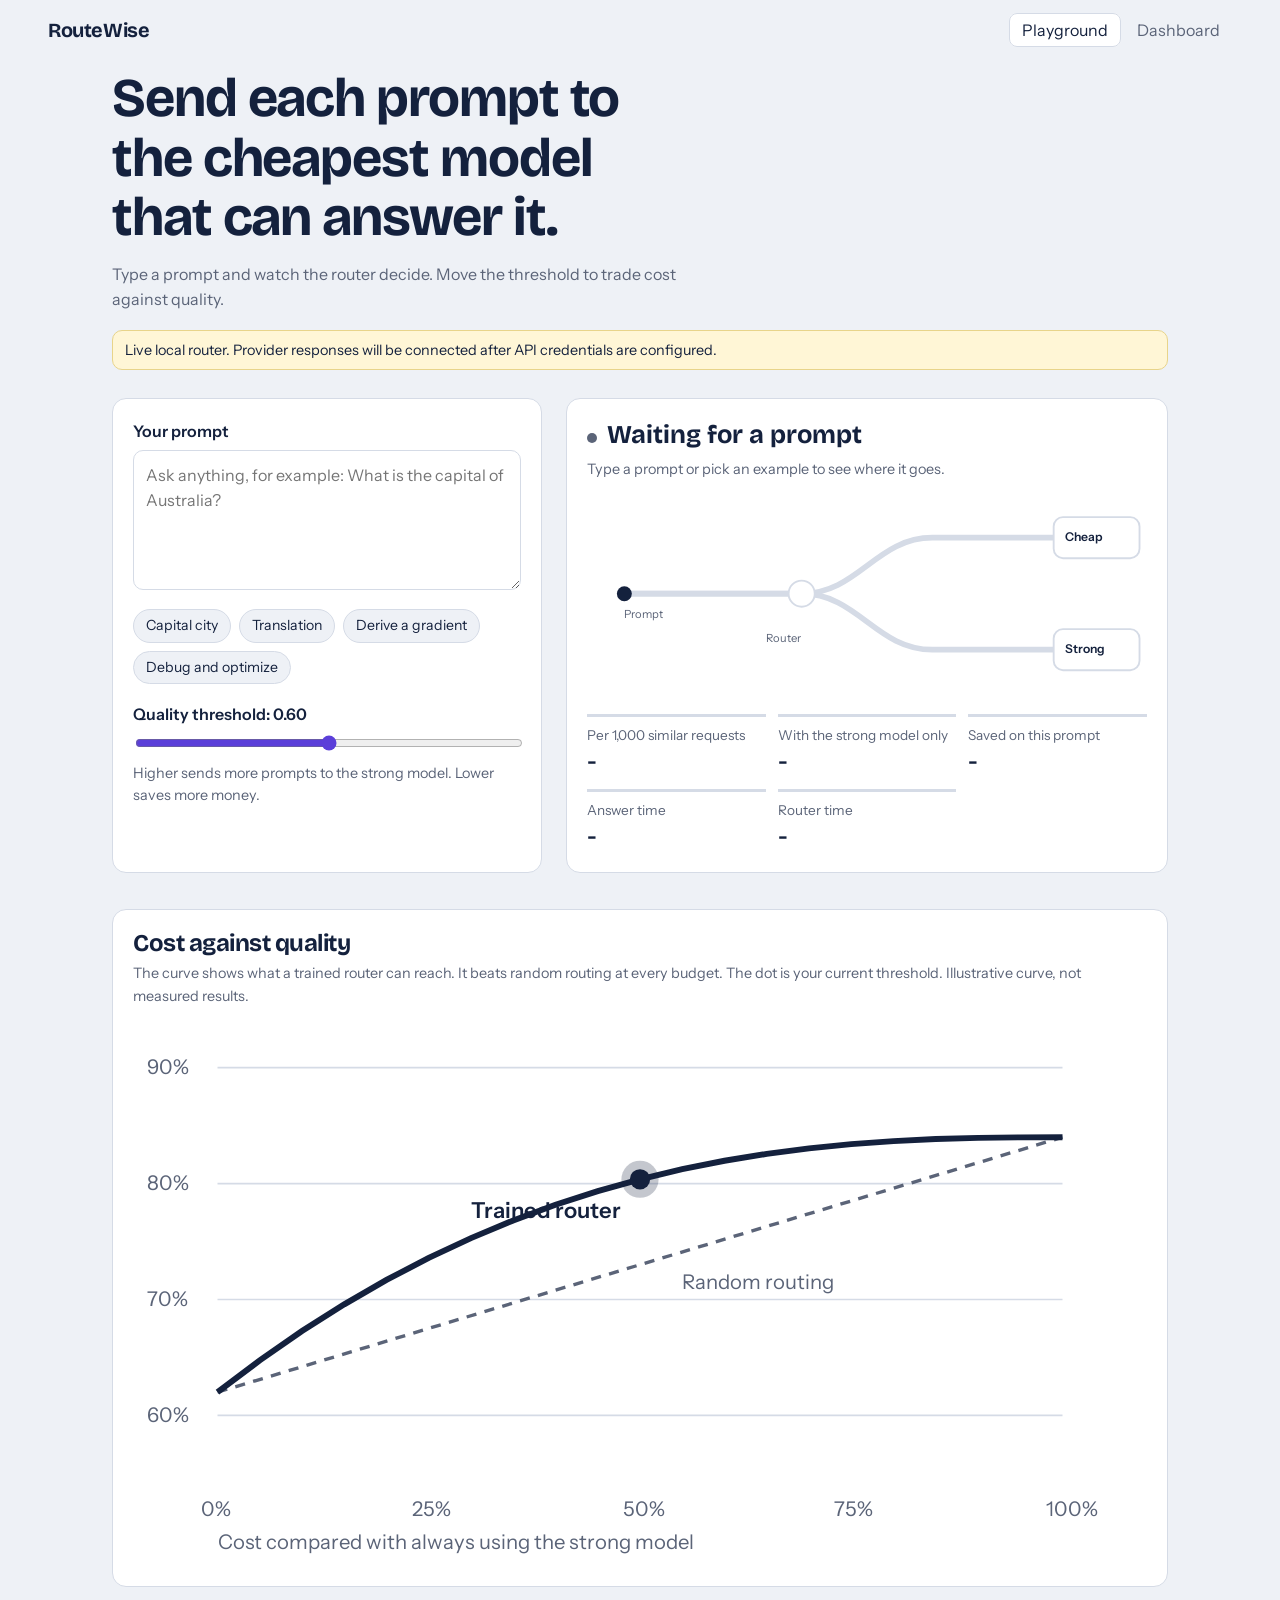
==== frontend/index.html @ f36d4586 "feat: bootstrap RouteWise router proxy Add the supplied playground and dashboard, FastAPI routing AP" ====
<!doctype html><html lang="en"><head><meta charset="utf-8"><meta name="viewport" content="width=device-width,initial-scale=1">
<title>RouteWise playground</title>
<link rel="stylesheet" href="https://fonts.googleapis.com/css2?family=Bricolage+Grotesque:wght@600;700&family=Instrument+Sans:wght@400;600&display=swap">
<link rel="stylesheet" href="assets/style.css"></head><body>
<header class="top"><a class="brand" href="index.html">RouteWise</a><nav><a href="index.html" aria-current="page">Playground</a><a href="dashboard.html">Dashboard</a></nav></header>
<main class="wrap">
<h1>Send each prompt to the cheapest model that can answer it.</h1>
<p class="lead">Type a prompt and watch the router decide. Move the threshold to trade cost against quality.</p>
<div class="demo">Live local router. Provider responses will be connected after API credentials are configured.</div>
<div class="grid">
<section class="panel"><label for="prompt">Your prompt</label>
<textarea id="prompt" placeholder="Ask anything, for example: What is the capital of Australia?"></textarea>
<div class="chips" aria-label="Examples">
<button data-p="What is the capital of Australia?">Capital city</button>
<button data-p="Translate good morning to Tamil">Translation</button>
<button data-p="Derive the gradient of softmax cross-entropy step by step and prove it matches the Jacobian form">Derive a gradient</button>
<button data-p="Debug this code: def f(x): x.sort() and design an algorithm to optimize it for 1 million items">Debug and optimize</button></div>
<label for="t">Quality threshold: <span id="tv">0.60</span></label>
<input id="t" type="range" min="0.3" max="0.9" step="0.01" value="0.6">
<p class="hint">Higher sends more prompts to the strong model. Lower saves more money.</p></section>
<section class="panel" aria-live="polite">
<p class="verdict"><span class="tag" id="tag"></span><b id="route">Waiting for a prompt</b></p>
<p class="hint" id="why" style="margin-bottom:10px"></p>
<svg viewBox="0 0 600 220" role="img" aria-label="Routing diagram: a prompt enters a junction and goes to the cheap or strong model">
<path id="rc" class="rail" d="M40 110 H230 C290 110 310 50 370 50 H500"/><path id="rs" class="rail" d="M40 110 H230 C290 110 310 170 370 170 H500"/>
<circle class="node" cx="230" cy="110" r="14"/><text class="svgsub" x="40" y="136">Prompt</text><text class="svgsub" x="198" y="140" dx="-6" dy="22">Router</text>
<rect class="node" x="500" y="28" width="92" height="44" rx="10"/><text class="svgtxt" x="512" y="54">Cheap</text>
<rect class="node" x="500" y="148" width="92" height="44" rx="10"/><text class="svgtxt" x="512" y="174">Strong</text>
<circle id="dot" cx="40" cy="110" r="8" fill="#14213d"/></svg>
<div class="stats">
<div class="stat"><span>Per 1,000 similar requests</span><b id="c1">-</b></div>
<div class="stat"><span>With the strong model only</span><b id="c0">-</b></div>
<div class="stat"><span>Saved on this prompt</span><b id="sv">-</b></div>
<div class="stat"><span>Answer time</span><b id="lat">-</b></div>
<div class="stat"><span>Router time</span><b id="rl">-</b></div></div></section></div>
<section class="section panel"><h2>Cost against quality</h2>
<p class="hint" style="margin-bottom:10px">The curve shows what a trained router can reach. It beats random routing at every budget. The dot is your current threshold. Illustrative curve, not measured results.</p>
<svg id="pareto" viewBox="0 0 600 325" role="img" aria-label="Cost versus quality chart comparing the trained router with random routing"></svg></section>
</main><script src="assets/app.js"></script></body></html>
---- frontend/assets/style.css ----
:root{--bg:#eef1f6;--card:#fff;--ink:#14213d;--mute:#5b6478;--line:#d5dbe6;--cheap:#0f8f7e;--strong:#5b3fd9;--r:14px}
*{box-sizing:border-box}
body{margin:0;background:var(--bg);color:var(--ink);font:16px/1.55 "Instrument Sans",system-ui,sans-serif}
h1,h2,.brand{font-family:"Bricolage Grotesque",system-ui,sans-serif;letter-spacing:-.02em;line-height:1.1;margin:0}
.top{display:flex;justify-content:space-between;align-items:center;padding:18px clamp(16px,4vw,48px)}
.brand{font-size:1.25rem;font-weight:700;color:var(--ink);text-decoration:none}
nav a{color:var(--mute);text-decoration:none;padding:6px 12px;border-radius:8px;margin-left:4px}
nav a[aria-current]{color:var(--ink);background:#fff;border:1px solid var(--line)}
.wrap{max-width:1120px;margin:0 auto;padding:8px clamp(16px,4vw,32px) 64px}
h1{font-size:clamp(2rem,5vw,3.4rem);max-width:17ch;font-weight:700}
h2{font-size:1.5rem;margin-bottom:6px}
.lead{color:var(--mute);max-width:56ch;margin:14px 0 0}
.grid{display:grid;grid-template-columns:minmax(0,5fr) minmax(0,7fr);gap:24px;margin-top:28px}
@media(max-width:820px){.grid{grid-template-columns:1fr}}
.panel{background:var(--card);border:1px solid var(--line);border-radius:var(--r);padding:20px}
label{font-weight:600;display:block;margin-bottom:6px}
textarea{width:100%;min-height:140px;resize:vertical;border:1px solid var(--line);border-radius:10px;padding:12px;font:inherit;color:inherit}
:focus-visible{outline:3px solid var(--strong);outline-offset:2px}
.chips{display:flex;flex-wrap:wrap;gap:8px;margin:12px 0 18px}
.chips button{font:inherit;font-size:.88rem;background:var(--bg);border:1px solid var(--line);border-radius:999px;padding:5px 12px;cursor:pointer;color:var(--ink)}
.chips button:hover{border-color:var(--ink)}
input[type=range]{width:100%;accent-color:var(--strong)}
.hint{color:var(--mute);font-size:.9rem;margin:4px 0 0}
.verdict{display:flex;align-items:baseline;gap:10px;margin:0 0 8px}
.verdict b{font:700 1.6rem "Bricolage Grotesque",system-ui,sans-serif}
.tag{width:10px;height:10px;border-radius:50%;display:inline-block;background:var(--mute)}
svg{display:block;width:100%;height:auto}
.rail{fill:none;stroke:var(--line);stroke-width:6;stroke-linecap:round}
.rail.cheap{stroke:var(--cheap)}.rail.strong{stroke:var(--strong)}
.node{fill:#fff;stroke:var(--line);stroke-width:2}
.svgtxt{font:600 13px "Instrument Sans",system-ui,sans-serif;fill:var(--ink)}
.svgsub{font:12px "Instrument Sans",system-ui,sans-serif;fill:var(--mute)}
.stats{display:grid;grid-template-columns:repeat(auto-fit,minmax(150px,1fr));gap:12px;margin-top:18px}
.stat{border-top:3px solid var(--line);padding-top:8px}
.stat span{display:block;color:var(--mute);font-size:.85rem}
.stat b{font-size:1.25rem}
.section{margin-top:36px}
.demo{background:#fff6d6;border:1px solid #e8d48a;border-radius:10px;padding:8px 12px;font-size:.9rem;margin-top:18px}
table{width:100%;border-collapse:collapse;font-size:.92rem}
th,td{text-align:left;padding:10px 8px;border-bottom:1px solid var(--line)}
th{color:var(--mute);font-weight:600}
.pill{padding:2px 10px;border-radius:999px;color:#fff;font-size:.82rem}
.split{display:flex;height:22px;border-radius:999px;overflow:hidden;margin:10px 0}
.hist{display:flex;align-items:flex-end;gap:6px;height:140px;margin-top:10px}
.hist div{flex:1;background:var(--strong);border-radius:6px 6px 0 0;min-height:2px}
.hist div.c{background:var(--cheap)}
.two{display:grid;grid-template-columns:1fr 1fr;gap:24px;margin-top:24px}
@media(max-width:820px){.two{grid-template-columns:1fr}.scroll{overflow-x:auto}}
@media(prefers-reduced-motion:reduce){*{transition:none!important;animation:none!important}}
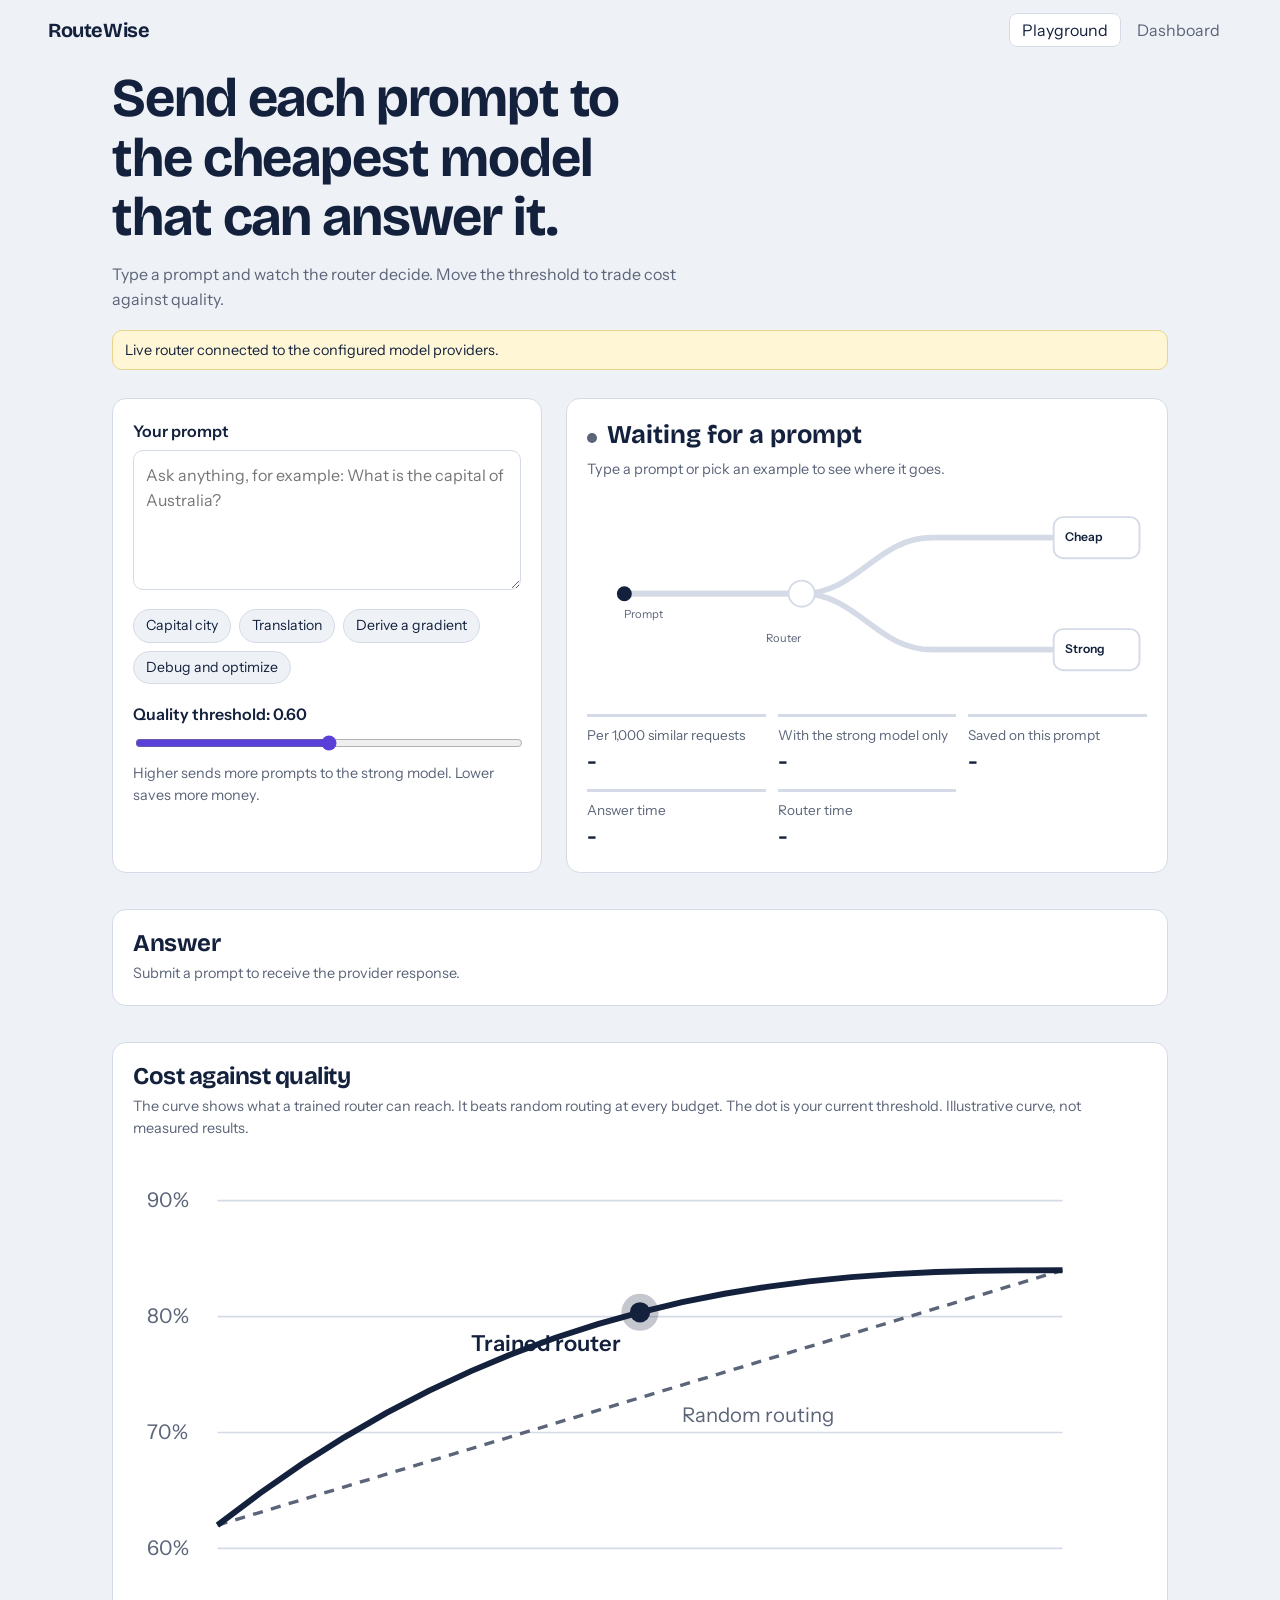
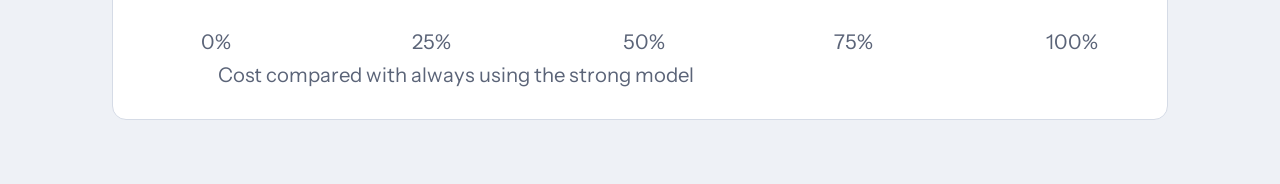
==== commit b4458531: "feat: show provider answers in playground Connect the playground to the chat completion endpoint so " ====
--- a/frontend/index.html
+++ b/frontend/index.html
@@ -6,7 +6,7 @@
 <main class="wrap">
 <h1>Send each prompt to the cheapest model that can answer it.</h1>
 <p class="lead">Type a prompt and watch the router decide. Move the threshold to trade cost against quality.</p>
-<div class="demo">Live local router. Provider responses will be connected after API credentials are configured.</div>
+<div class="demo">Live router connected to the configured model providers.</div>
 <div class="grid">
 <section class="panel"><label for="prompt">Your prompt</label>
 <textarea id="prompt" placeholder="Ask anything, for example: What is the capital of Australia?"></textarea>
@@ -33,6 +33,7 @@
 <div class="stat"><span>Saved on this prompt</span><b id="sv">-</b></div>
 <div class="stat"><span>Answer time</span><b id="lat">-</b></div>
 <div class="stat"><span>Router time</span><b id="rl">-</b></div></div></section></div>
+<section class="section panel"><h2>Answer</h2><p class="hint" id="answer">Submit a prompt to receive the provider response.</p></section>
 <section class="section panel"><h2>Cost against quality</h2>
 <p class="hint" style="margin-bottom:10px">The curve shows what a trained router can reach. It beats random routing at every budget. The dot is your current threshold. Illustrative curve, not measured results.</p>
 <svg id="pareto" viewBox="0 0 600 325" role="img" aria-label="Cost versus quality chart comparing the trained router with random routing"></svg></section>
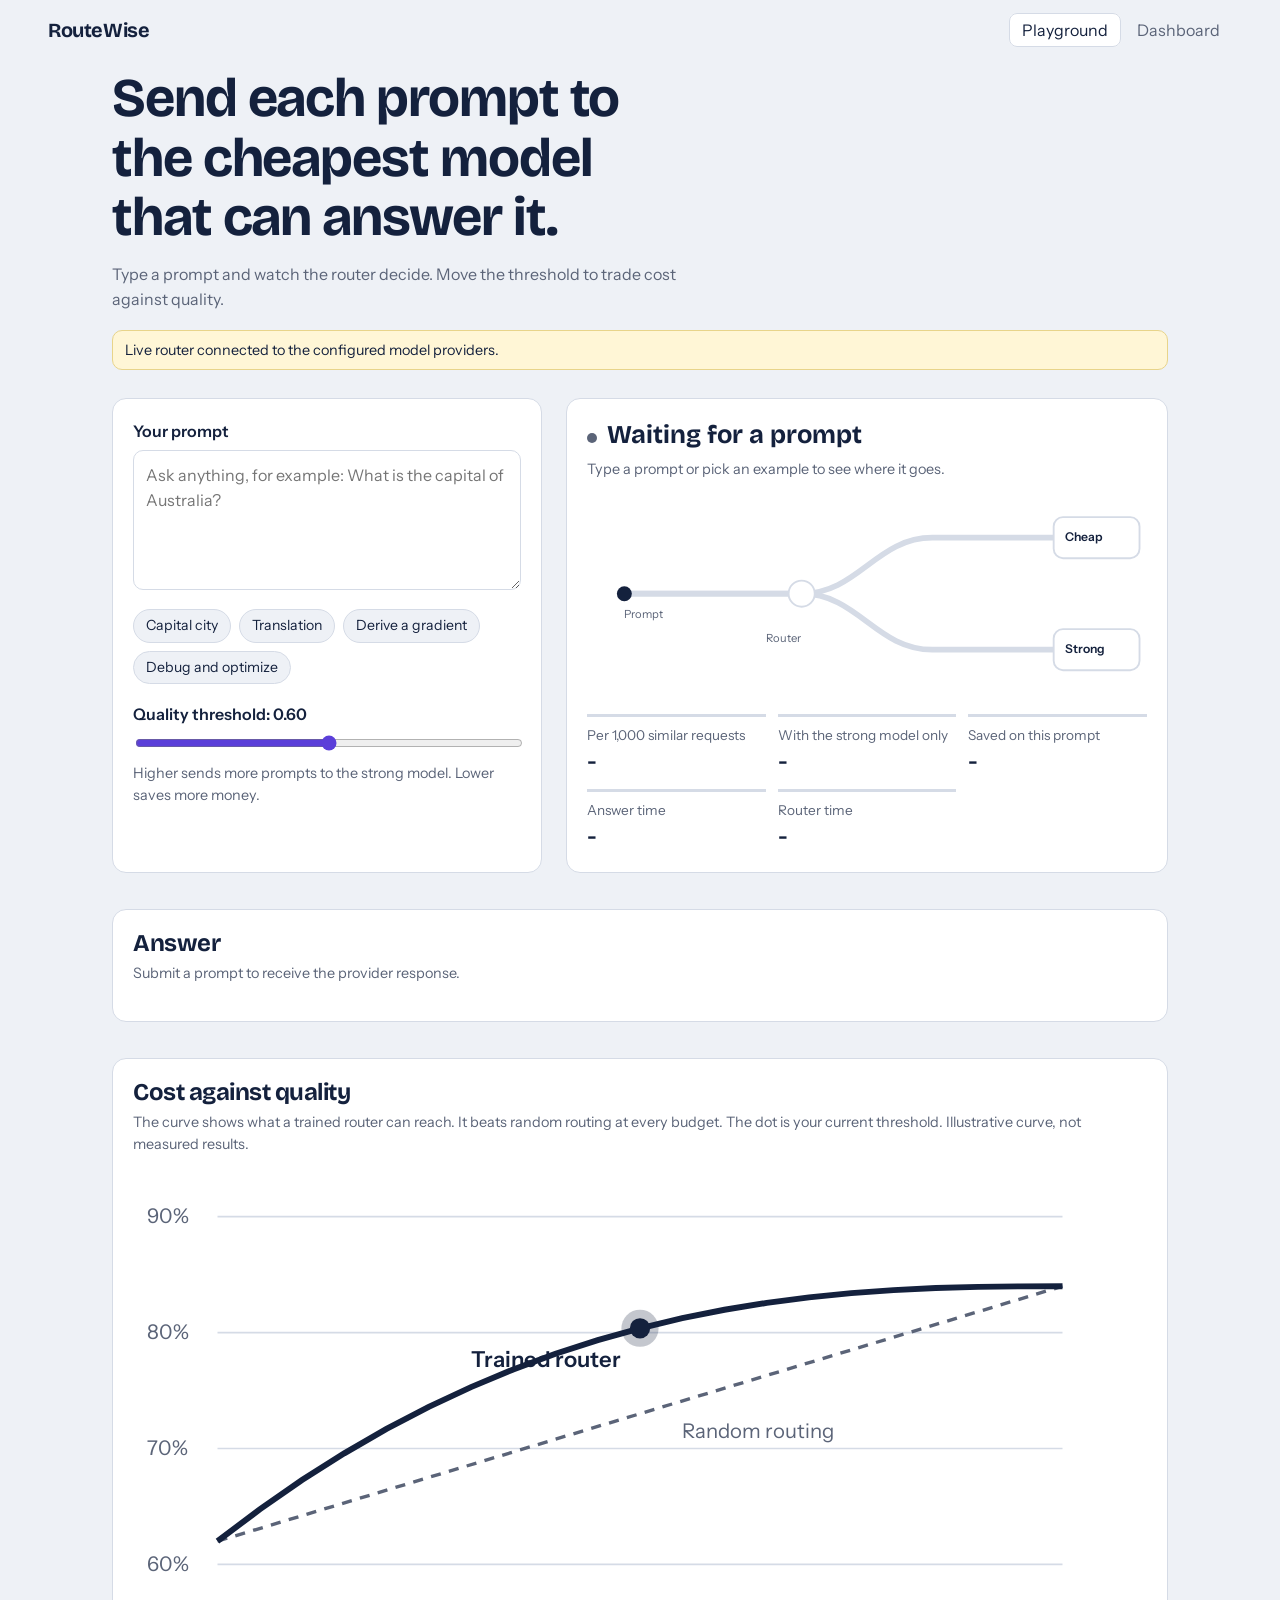
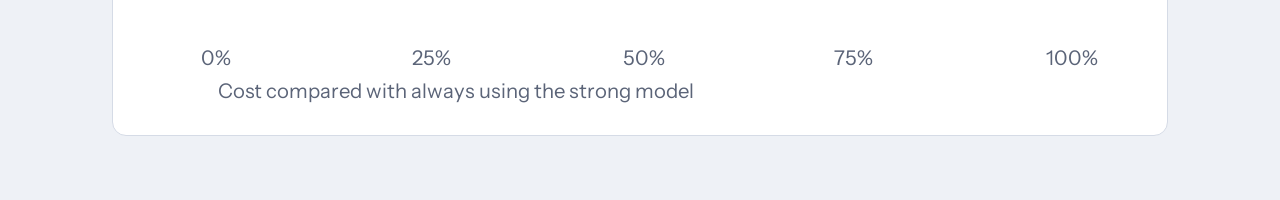
==== commit 30a22d11: "feat: show answer source model Display the exact provider model and selected routing tier alongside " ====
--- a/frontend/index.html
+++ b/frontend/index.html
@@ -33,7 +33,7 @@
 <div class="stat"><span>Saved on this prompt</span><b id="sv">-</b></div>
 <div class="stat"><span>Answer time</span><b id="lat">-</b></div>
 <div class="stat"><span>Router time</span><b id="rl">-</b></div></div></section></div>
-<section class="section panel"><h2>Answer</h2><p class="hint" id="answer">Submit a prompt to receive the provider response.</p></section>
+<section class="section panel"><h2>Answer</h2><p class="hint" id="source">Submit a prompt to receive the provider response.</p><p id="answer"></p></section>
 <section class="section panel"><h2>Cost against quality</h2>
 <p class="hint" style="margin-bottom:10px">The curve shows what a trained router can reach. It beats random routing at every budget. The dot is your current threshold. Illustrative curve, not measured results.</p>
 <svg id="pareto" viewBox="0 0 600 325" role="img" aria-label="Cost versus quality chart comparing the trained router with random routing"></svg></section>
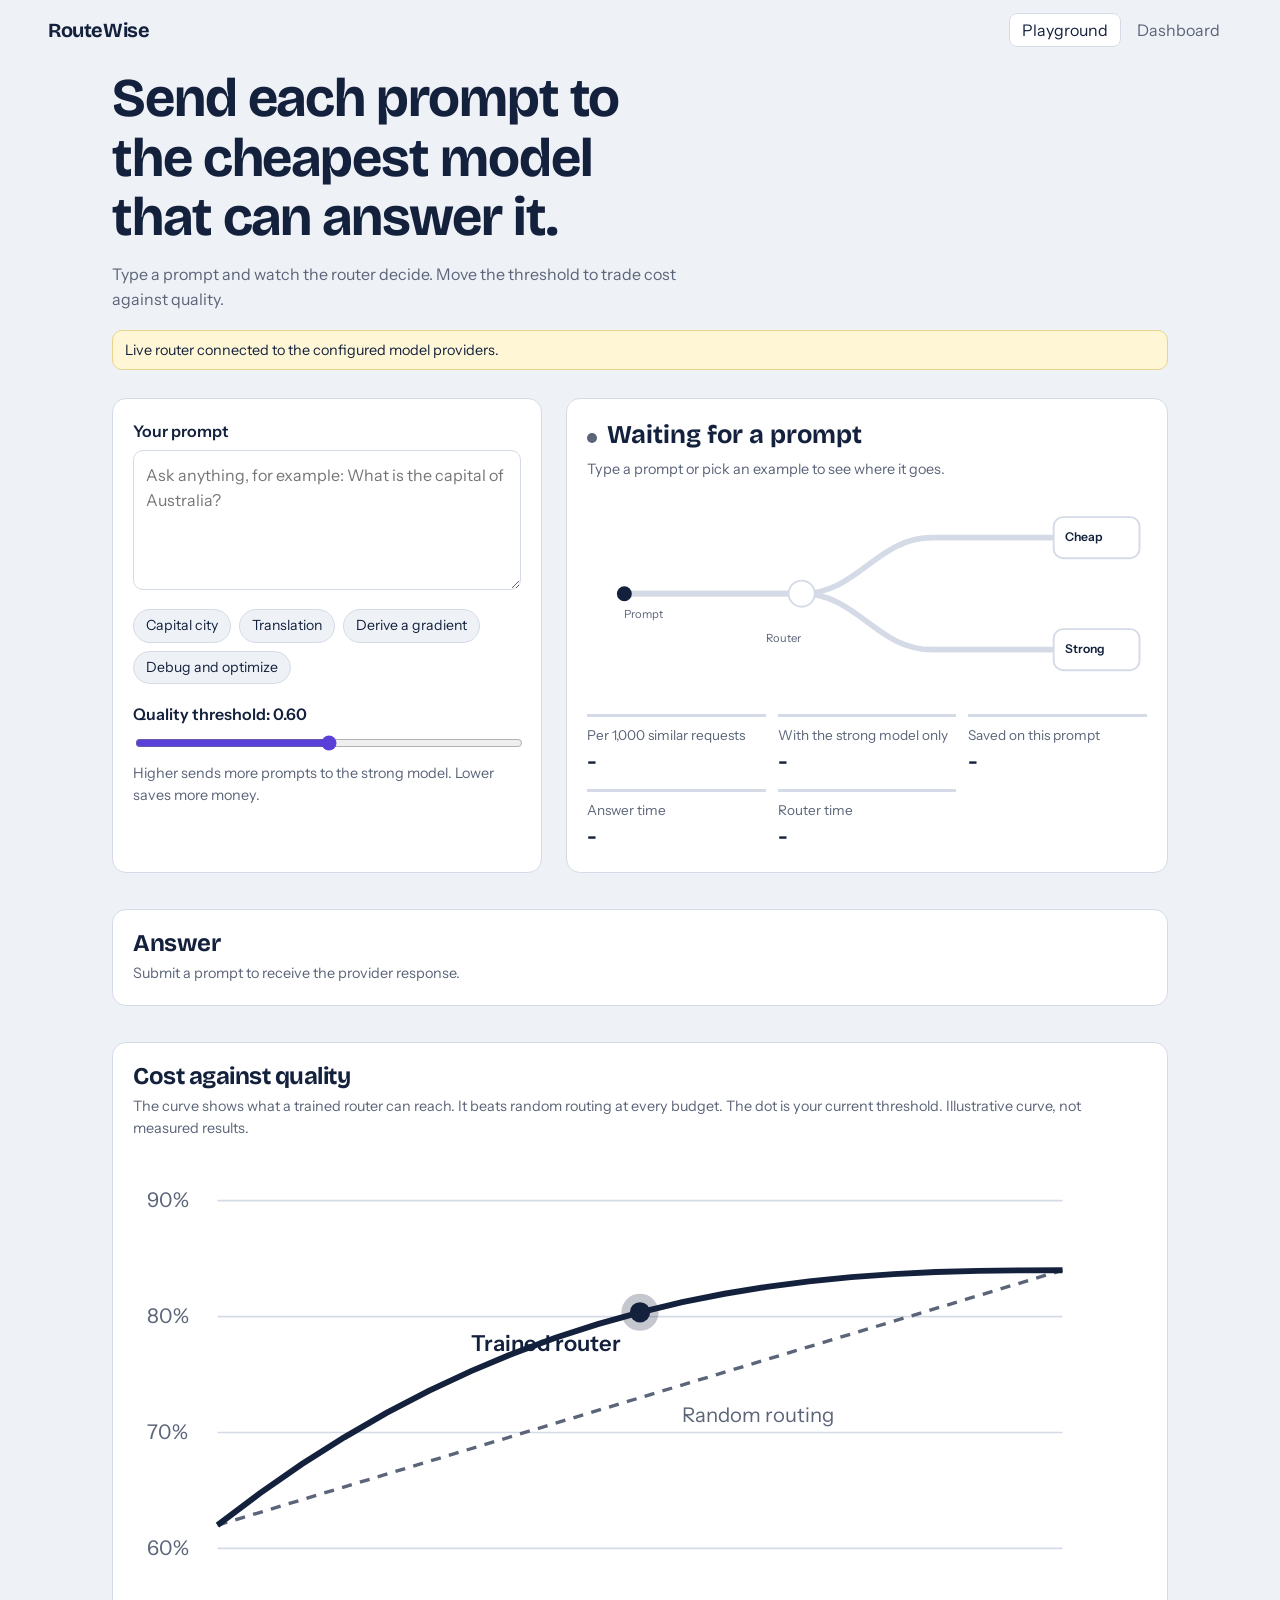
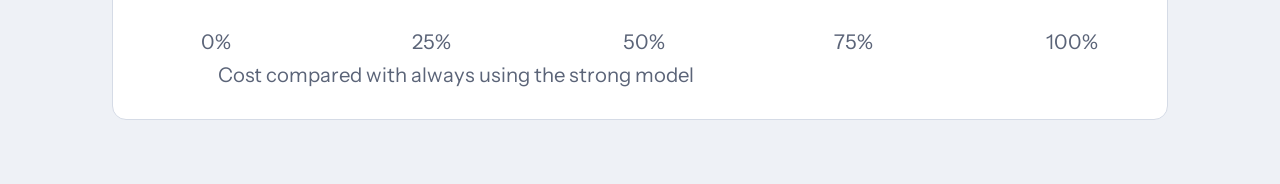
==== commit 2e8bdfad: "feat: open playground and format answers Keep the playground publicly usable while protecting dashbo" ====
--- a/frontend/index.html
+++ b/frontend/index.html
@@ -33,7 +33,7 @@
 <div class="stat"><span>Saved on this prompt</span><b id="sv">-</b></div>
 <div class="stat"><span>Answer time</span><b id="lat">-</b></div>
 <div class="stat"><span>Router time</span><b id="rl">-</b></div></div></section></div>
-<section class="section panel"><h2>Answer</h2><p class="hint" id="source">Submit a prompt to receive the provider response.</p><p id="answer"></p></section>
+<section class="section panel"><h2>Answer</h2><p class="hint" id="source">Submit a prompt to receive the provider response.</p><div id="answer" class="answer"></div></section>
 <section class="section panel"><h2>Cost against quality</h2>
 <p class="hint" style="margin-bottom:10px">The curve shows what a trained router can reach. It beats random routing at every budget. The dot is your current threshold. Illustrative curve, not measured results.</p>
 <svg id="pareto" viewBox="0 0 600 325" role="img" aria-label="Cost versus quality chart comparing the trained router with random routing"></svg></section>
--- a/frontend/assets/style.css
+++ b/frontend/assets/style.css
@@ -35,6 +35,15 @@
 .stat span{display:block;color:var(--mute);font-size:.85rem}
 .stat b{font-size:1.25rem}
 .section{margin-top:36px}
+.answer{font-size:1.02rem;line-height:1.7}
+#answer:empty{display:none}
+#answer p{margin:0 0 12px}
+#answer p:last-child{margin-bottom:0}
+#answer h1,#answer h2,#answer h3{margin:18px 0 8px}
+#answer ul,#answer ol{margin:0 0 12px;padding-left:24px}
+#answer code{background:#eef1f6;border-radius:4px;padding:2px 5px;font:0.9em ui-monospace,SFMono-Regular,Consolas,monospace}
+#answer pre{overflow-x:auto;background:#17233d;color:#f5f7fb;border-radius:10px;padding:14px;margin:12px 0}
+#answer pre code{background:transparent;padding:0;color:inherit}
 .demo{background:#fff6d6;border:1px solid #e8d48a;border-radius:10px;padding:8px 12px;font-size:.9rem;margin-top:18px}
 table{width:100%;border-collapse:collapse;font-size:.92rem}
 th,td{text-align:left;padding:10px 8px;border-bottom:1px solid var(--line)}
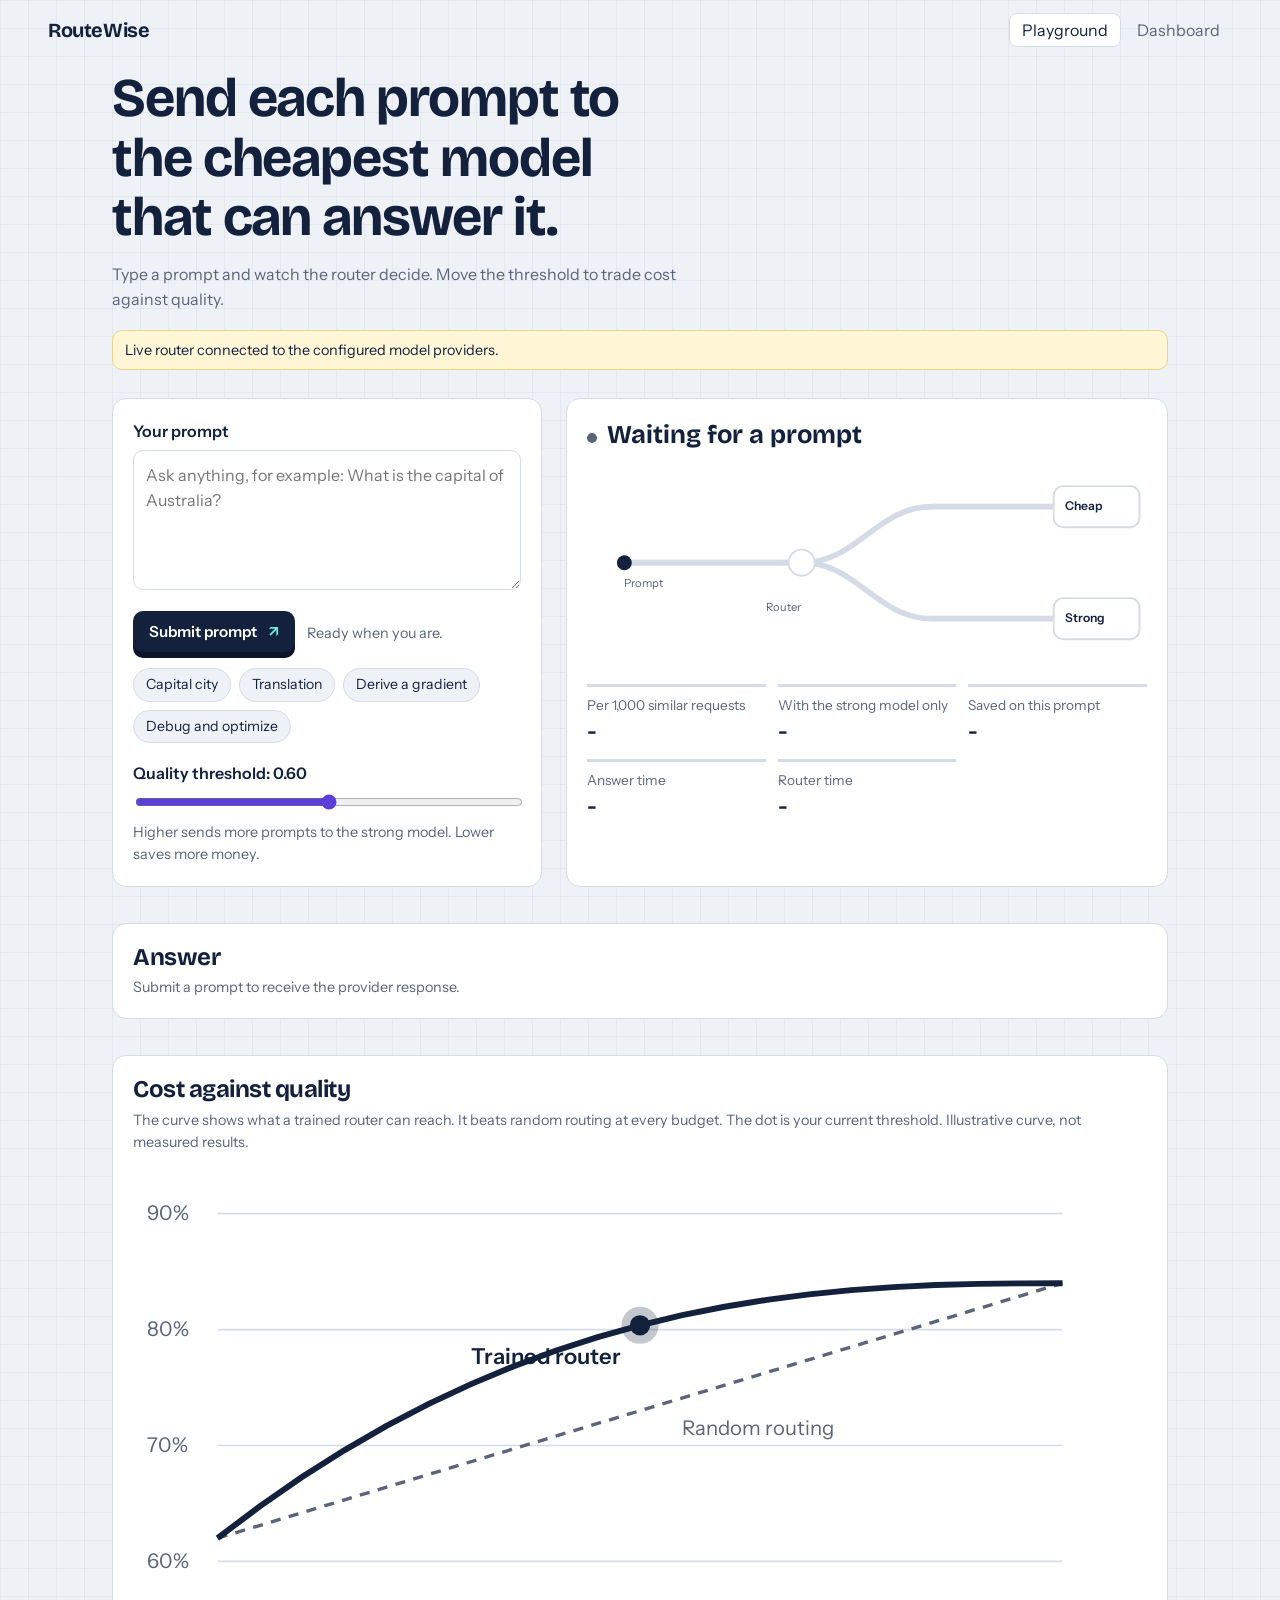
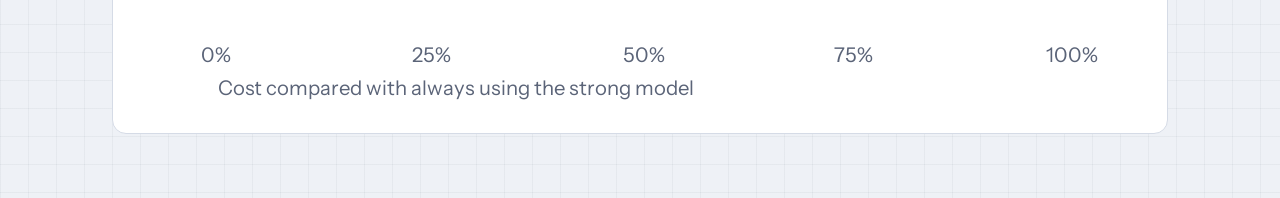
==== commit 3dd85260: "feat: add explicit playground submission Prevent provider calls while typing, add a submit action, a" ====
--- a/frontend/index.html
+++ b/frontend/index.html
@@ -10,6 +10,7 @@
 <div class="grid">
 <section class="panel"><label for="prompt">Your prompt</label>
 <textarea id="prompt" placeholder="Ask anything, for example: What is the capital of Australia?"></textarea>
+<div class="prompt-actions"><button id="submit-prompt" class="submit-button" type="button">Submit prompt <span>↗</span></button><span id="submit-hint" class="hint">Ready when you are.</span></div>
 <div class="chips" aria-label="Examples">
 <button data-p="What is the capital of Australia?">Capital city</button>
 <button data-p="Translate good morning to Tamil">Translation</button>
--- a/frontend/assets/style.css
+++ b/frontend/assets/style.css
@@ -1,6 +1,6 @@
 :root{--bg:#eef1f6;--card:#fff;--ink:#14213d;--mute:#5b6478;--line:#d5dbe6;--cheap:#0f8f7e;--strong:#5b3fd9;--r:14px}
 *{box-sizing:border-box}
-body{margin:0;background:var(--bg);color:var(--ink);font:16px/1.55 "Instrument Sans",system-ui,sans-serif}
+body{margin:0;background-color:var(--bg);background-image:linear-gradient(rgba(20,33,61,.045) 1px,transparent 1px),linear-gradient(90deg,rgba(20,33,61,.045) 1px,transparent 1px);background-size:28px 28px;color:var(--ink);font:16px/1.55 "Instrument Sans",system-ui,sans-serif}
 h1,h2,.brand{font-family:"Bricolage Grotesque",system-ui,sans-serif;letter-spacing:-.02em;line-height:1.1;margin:0}
 .top{display:flex;justify-content:space-between;align-items:center;padding:18px clamp(16px,4vw,48px)}
 .brand{font-size:1.25rem;font-weight:700;color:var(--ink);text-decoration:none}
@@ -19,6 +19,13 @@
 .chips{display:flex;flex-wrap:wrap;gap:8px;margin:12px 0 18px}
 .chips button{font:inherit;font-size:.88rem;background:var(--bg);border:1px solid var(--line);border-radius:999px;padding:5px 12px;cursor:pointer;color:var(--ink)}
 .chips button:hover{border-color:var(--ink)}
+.prompt-actions{display:flex;align-items:center;gap:12px;margin:14px 0 16px}
+.submit-button{border:0;border-radius:10px;background:var(--ink);color:#fff;font:600 .95rem "Instrument Sans",system-ui,sans-serif;padding:11px 16px;cursor:pointer;box-shadow:0 6px 0 #0b1429;transition:transform .15s,box-shadow .15s,background .15s}
+.submit-button span{color:#65f0d7;margin-left:8px}
+.submit-button:hover{background:#1d3157;transform:translateY(-1px);box-shadow:0 7px 0 #0b1429}
+.submit-button:active{transform:translateY(3px);box-shadow:0 3px 0 #0b1429}
+.submit-button:disabled{cursor:wait;opacity:.7;transform:none;box-shadow:0 3px 0 #0b1429}
+.submit-button.loading span{animation:blink 1s infinite}
 input[type=range]{width:100%;accent-color:var(--strong)}
 .hint{color:var(--mute);font-size:.9rem;margin:4px 0 0}
 .verdict{display:flex;align-items:baseline;gap:10px;margin:0 0 8px}
@@ -45,6 +52,7 @@
 #answer pre{overflow-x:auto;background:#17233d;color:#f5f7fb;border-radius:10px;padding:14px;margin:12px 0}
 #answer pre code{background:transparent;padding:0;color:inherit}
 .demo{background:#fff6d6;border:1px solid #e8d48a;border-radius:10px;padding:8px 12px;font-size:.9rem;margin-top:18px}
+@keyframes blink{50%{opacity:.25}}
 table{width:100%;border-collapse:collapse;font-size:.92rem}
 th,td{text-align:left;padding:10px 8px;border-bottom:1px solid var(--line)}
 th{color:var(--mute);font-weight:600}
